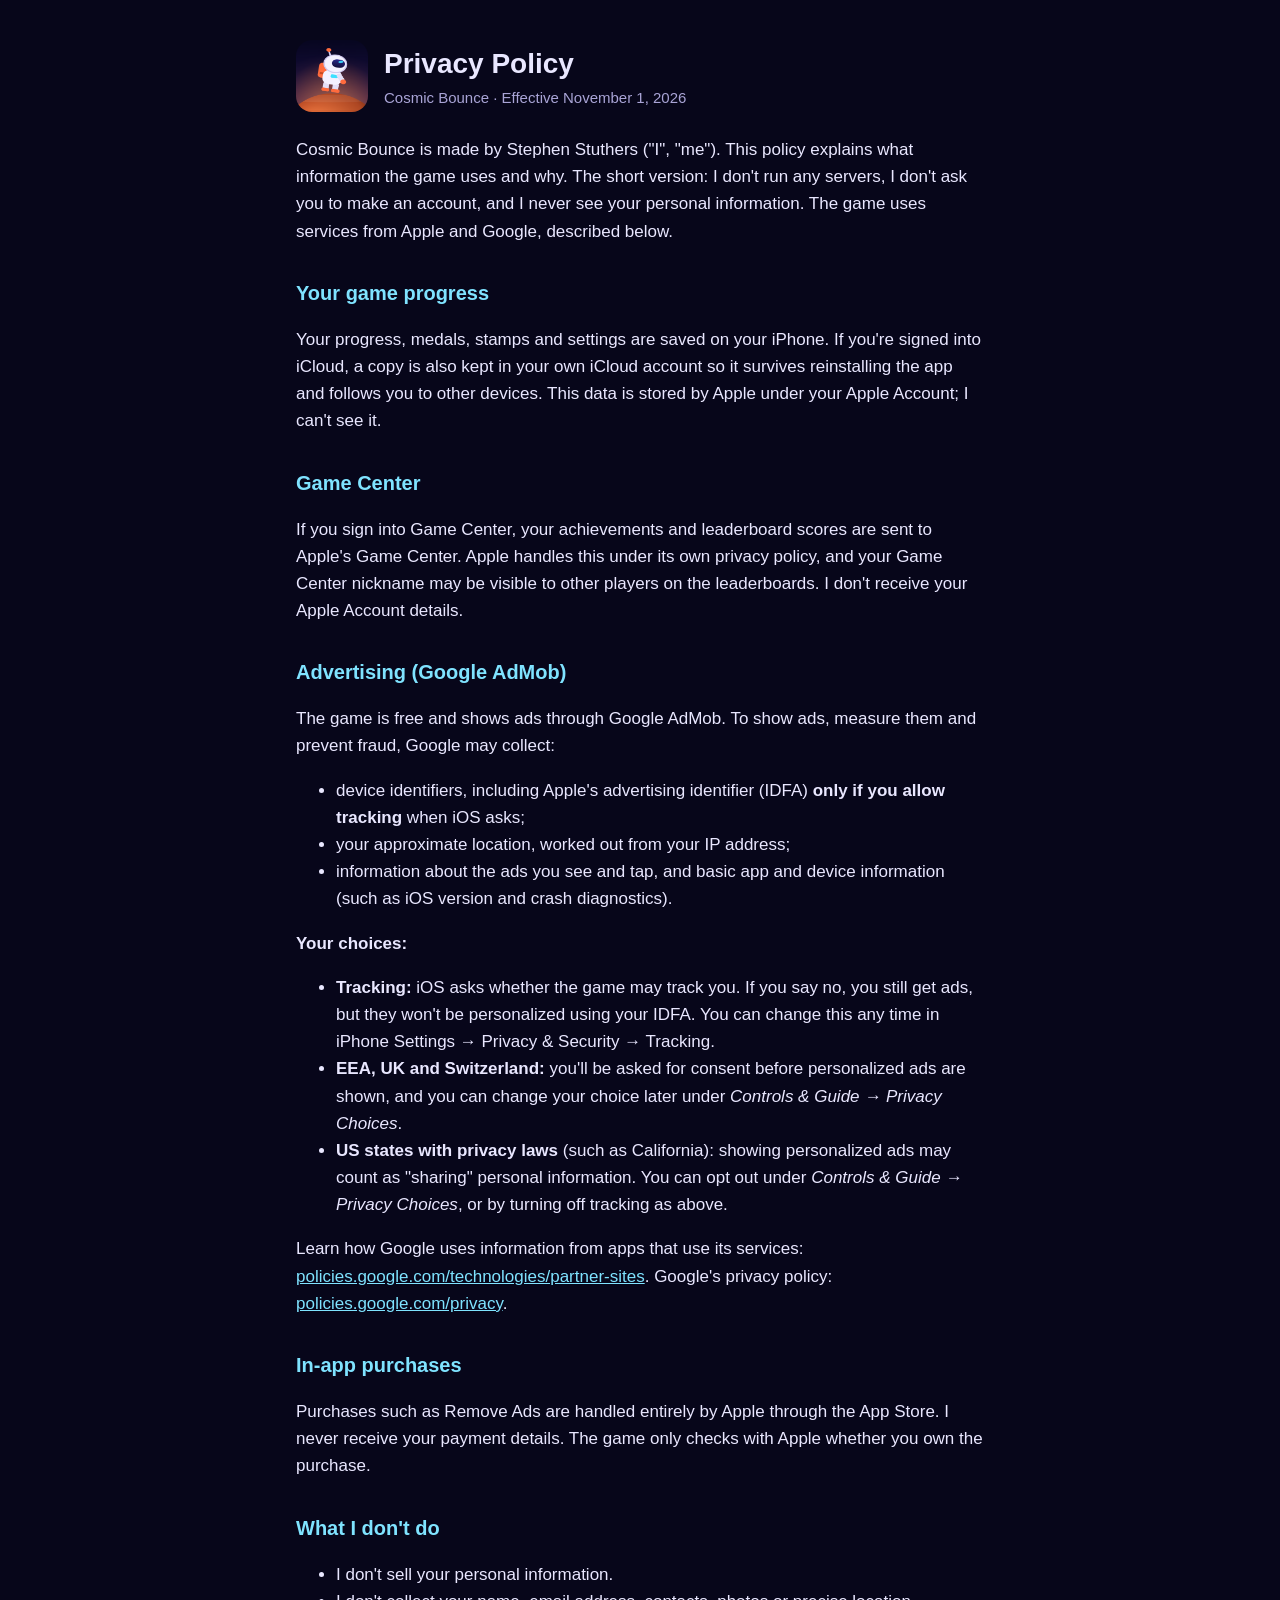
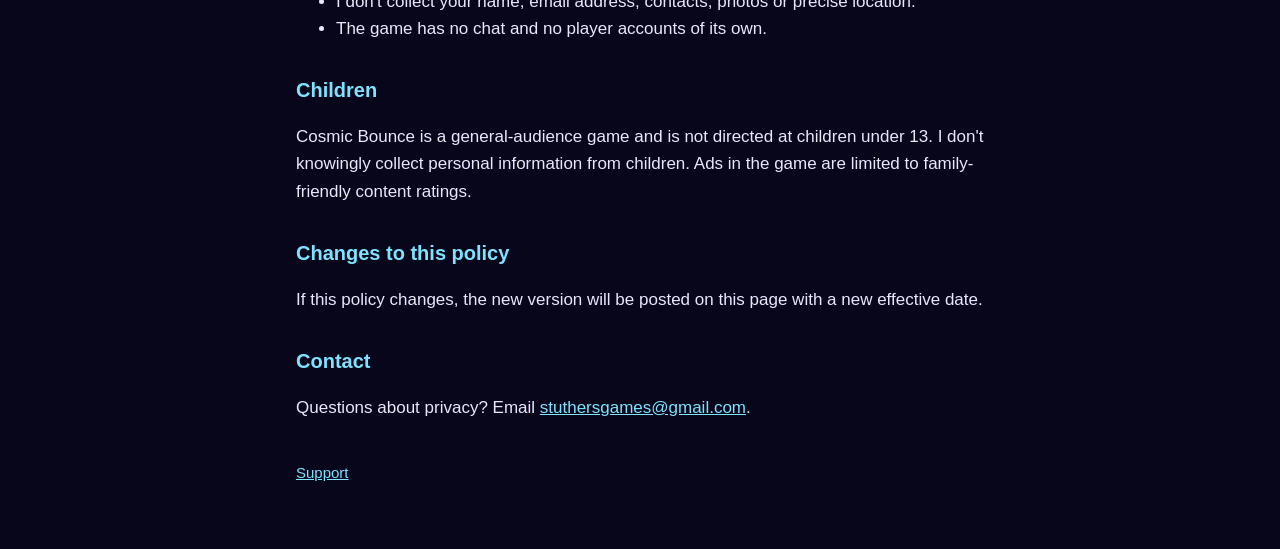
==== privacy.html @ 086cd33d "Add files via upload" ====
<!doctype html>
<html lang="en">
<head>
<meta charset="utf-8">
<meta name="viewport" content="width=device-width, initial-scale=1">
<title>Cosmic Bounce: Privacy Policy</title>
<meta name="description" content="Privacy policy for the Cosmic Bounce iPhone game.">
<link rel="stylesheet" href="style.css">
<link rel="icon" href="icon.png">
</head>
<body>
<main>
  <header>
    <img src="icon.png" alt="Cosmic Bounce app icon">
    <div>
      <h1>Privacy Policy</h1>
      <div class="muted">Cosmic Bounce &middot; Effective November 1, 2026</div>
    </div>
  </header>

  <p>Cosmic Bounce is made by Stephen Stuthers ("I", "me"). This policy explains what information the game uses and why. The short version: I don't run any servers, I don't ask you to make an account, and I never see your personal information. The game uses services from Apple and Google, described below.</p>

  <h2>Your game progress</h2>
  <p>Your progress, medals, stamps and settings are saved on your iPhone. If you're signed into iCloud, a copy is also kept in your own iCloud account so it survives reinstalling the app and follows you to other devices. This data is stored by Apple under your Apple Account; I can't see it.</p>

  <h2>Game Center</h2>
  <p>If you sign into Game Center, your achievements and leaderboard scores are sent to Apple's Game Center. Apple handles this under its own privacy policy, and your Game Center nickname may be visible to other players on the leaderboards. I don't receive your Apple Account details.</p>

  <h2>Advertising (Google AdMob)</h2>
  <p>The game is free and shows ads through Google AdMob. To show ads, measure them and prevent fraud, Google may collect:</p>
  <ul>
    <li>device identifiers, including Apple's advertising identifier (IDFA) <strong>only if you allow tracking</strong> when iOS asks;</li>
    <li>your approximate location, worked out from your IP address;</li>
    <li>information about the ads you see and tap, and basic app and device information (such as iOS version and crash diagnostics).</li>
  </ul>
  <p><strong>Your choices:</strong></p>
  <ul>
    <li><strong>Tracking:</strong> iOS asks whether the game may track you. If you say no, you still get ads, but they won't be personalized using your IDFA. You can change this any time in iPhone Settings &rarr; Privacy &amp; Security &rarr; Tracking.</li>
    <li><strong>EEA, UK and Switzerland:</strong> you'll be asked for consent before personalized ads are shown, and you can change your choice later under <em>Controls &amp; Guide &rarr; Privacy Choices</em>.</li>
    <li><strong>US states with privacy laws</strong> (such as California): showing personalized ads may count as "sharing" personal information. You can opt out under <em>Controls &amp; Guide &rarr; Privacy Choices</em>, or by turning off tracking as above.</li>
  </ul>
  <p>Learn how Google uses information from apps that use its services: <a href="https://policies.google.com/technologies/partner-sites">policies.google.com/technologies/partner-sites</a>. Google's privacy policy: <a href="https://policies.google.com/privacy">policies.google.com/privacy</a>.</p>

  <h2>In-app purchases</h2>
  <p>Purchases such as Remove Ads are handled entirely by Apple through the App Store. I never receive your payment details. The game only checks with Apple whether you own the purchase.</p>

  <h2>What I don't do</h2>
  <ul>
    <li>I don't sell your personal information.</li>
    <li>I don't collect your name, email address, contacts, photos or precise location.</li>
    <li>The game has no chat and no player accounts of its own.</li>
  </ul>

  <h2>Children</h2>
  <p>Cosmic Bounce is a general-audience game and is not directed at children under 13. I don't knowingly collect personal information from children. Ads in the game are limited to family-friendly content ratings.</p>

  <h2>Changes to this policy</h2>
  <p>If this policy changes, the new version will be posted on this page with a new effective date.</p>

  <h2>Contact</h2>
  <p>Questions about privacy? Email <a href="mailto:stuthersgames@gmail.com">stuthersgames@gmail.com</a>.</p>

  <nav>
    <a href="index.html">Support</a>
  </nav>
</main>
</body>
</html>
---- style.css ----
:root { --bg: #07061A; --card: #12102E; --text: #E9E7FF; --muted: #A9A4D6; --accent: #7FE3FF; }
* { box-sizing: border-box; }
body { margin: 0; background: var(--bg); color: var(--text); font: 17px/1.6 -apple-system, BlinkMacSystemFont, "Segoe UI", Roboto, sans-serif; }
main { max-width: 720px; margin: 0 auto; padding: 40px 16px 64px; }
header { display: flex; align-items: center; gap: 16px; margin-bottom: 24px; }
header img { width: 72px; height: 72px; border-radius: 16px; }
h1 { font-size: 28px; margin: 0; }
h2 { font-size: 20px; margin: 32px 0 8px; color: var(--accent); }
p, li { color: var(--text); }
.muted { color: var(--muted); font-size: 15px; }
a { color: var(--accent); }
.card { background: var(--card); border-radius: 14px; padding: 16px 20px; margin: 16px 0; }
nav { margin-top: 40px; font-size: 15px; }
nav a { margin-right: 16px; }
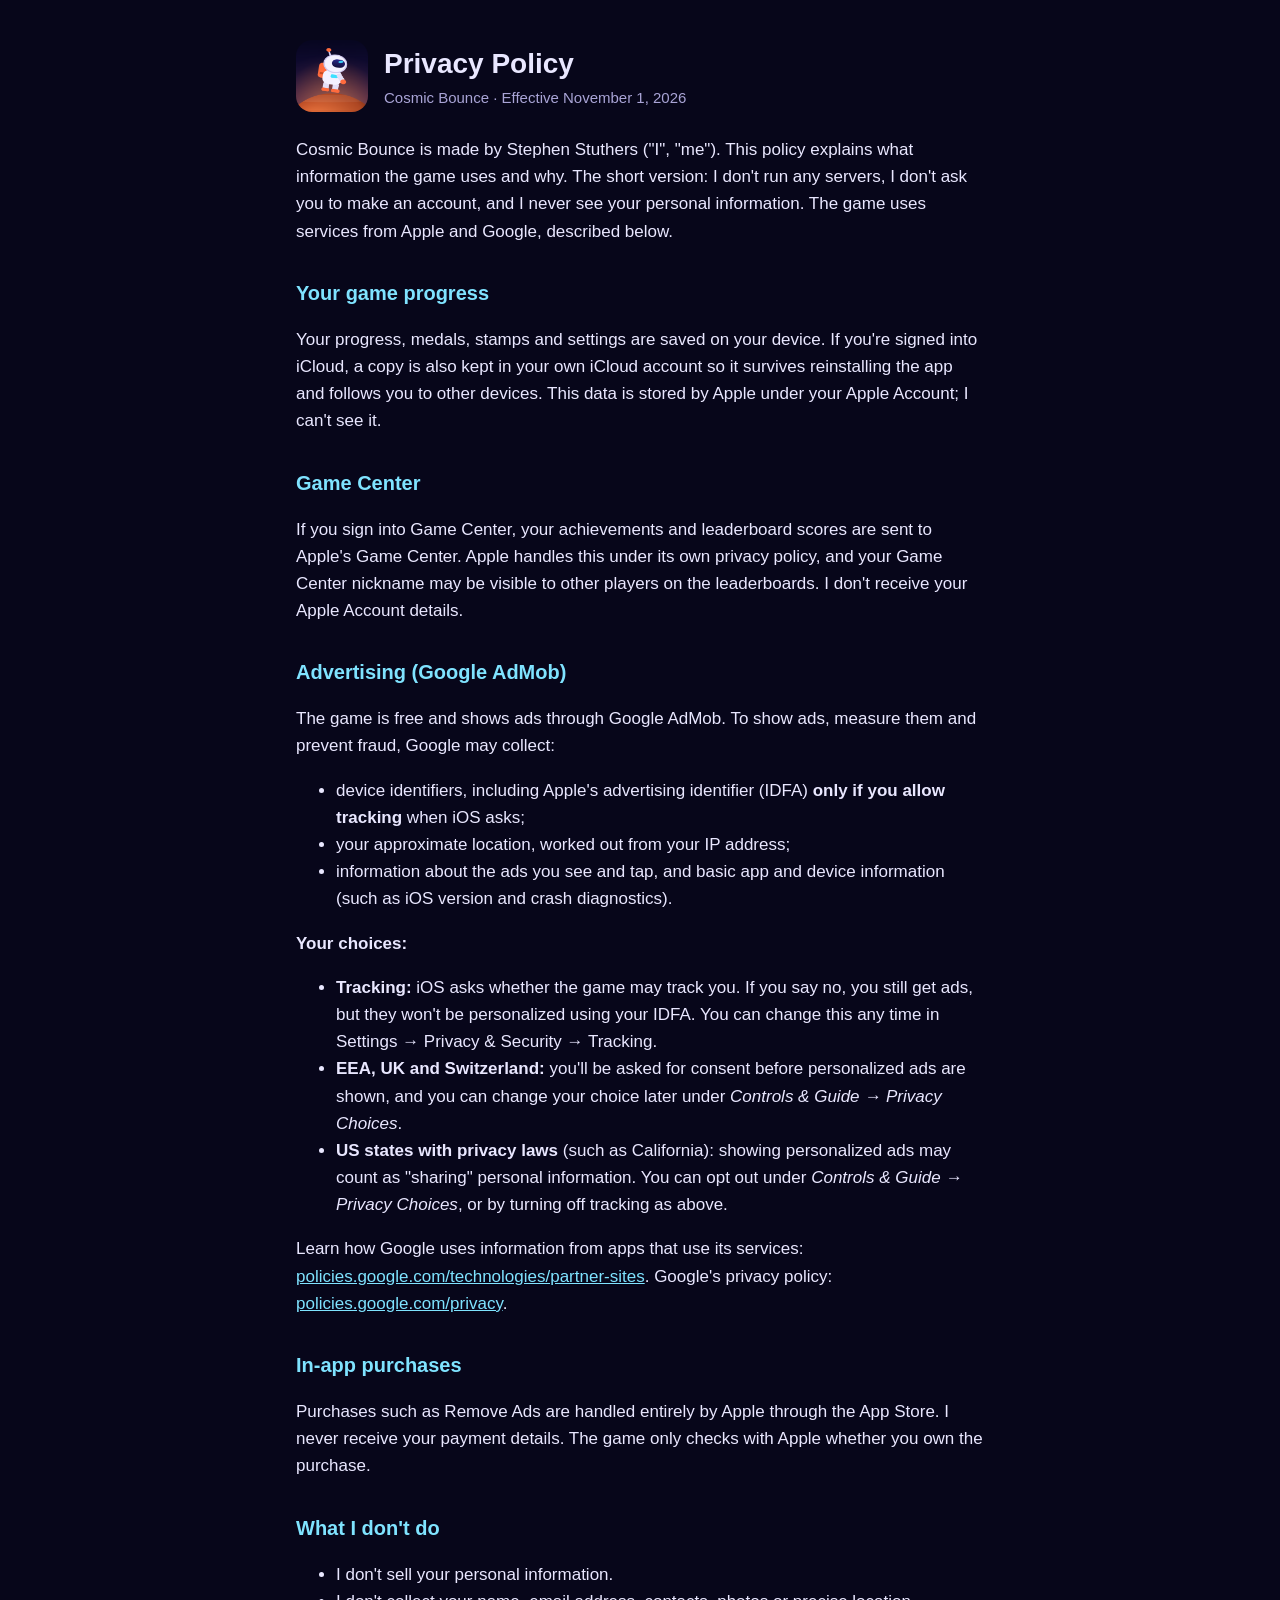
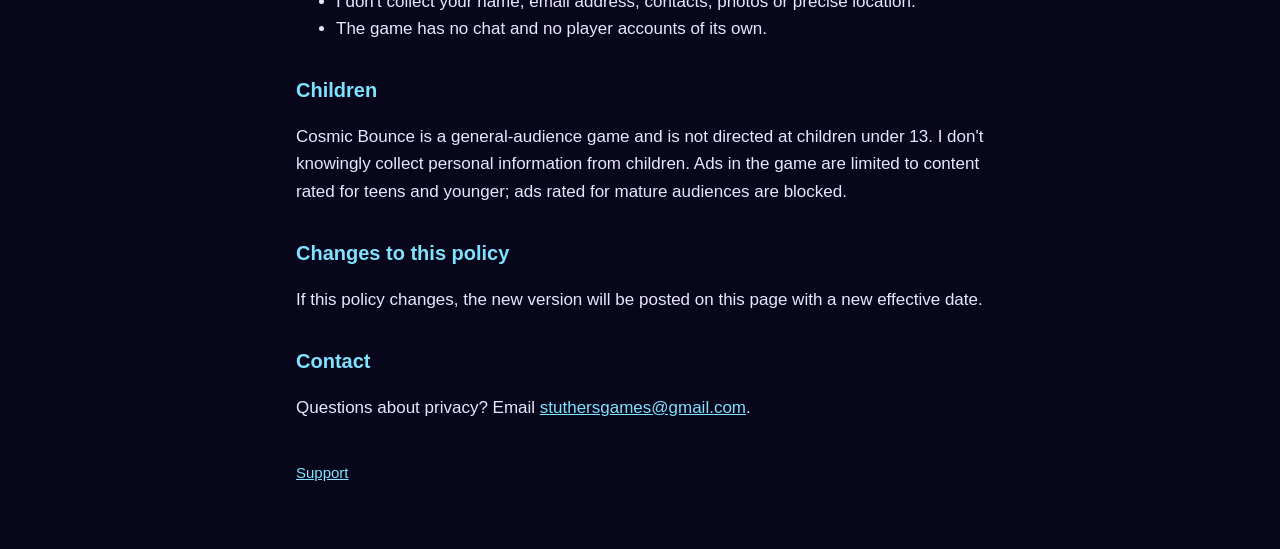
==== commit 78229495: "Update privacy.html" ====
--- a/privacy.html
+++ b/privacy.html
@@ -4,7 +4,7 @@
 <meta charset="utf-8">
 <meta name="viewport" content="width=device-width, initial-scale=1">
 <title>Cosmic Bounce: Privacy Policy</title>
-<meta name="description" content="Privacy policy for the Cosmic Bounce iPhone game.">
+<meta name="description" content="Privacy policy for Cosmic Bounce, a game for iPhone and iPad.">
 <link rel="stylesheet" href="style.css">
 <link rel="icon" href="icon.png">
 </head>
@@ -21,7 +21,7 @@
   <p>Cosmic Bounce is made by Stephen Stuthers ("I", "me"). This policy explains what information the game uses and why. The short version: I don't run any servers, I don't ask you to make an account, and I never see your personal information. The game uses services from Apple and Google, described below.</p>
 
   <h2>Your game progress</h2>
-  <p>Your progress, medals, stamps and settings are saved on your iPhone. If you're signed into iCloud, a copy is also kept in your own iCloud account so it survives reinstalling the app and follows you to other devices. This data is stored by Apple under your Apple Account; I can't see it.</p>
+  <p>Your progress, medals, stamps and settings are saved on your device. If you're signed into iCloud, a copy is also kept in your own iCloud account so it survives reinstalling the app and follows you to other devices. This data is stored by Apple under your Apple Account; I can't see it.</p>
 
   <h2>Game Center</h2>
   <p>If you sign into Game Center, your achievements and leaderboard scores are sent to Apple's Game Center. Apple handles this under its own privacy policy, and your Game Center nickname may be visible to other players on the leaderboards. I don't receive your Apple Account details.</p>
@@ -35,7 +35,7 @@
   </ul>
   <p><strong>Your choices:</strong></p>
   <ul>
-    <li><strong>Tracking:</strong> iOS asks whether the game may track you. If you say no, you still get ads, but they won't be personalized using your IDFA. You can change this any time in iPhone Settings &rarr; Privacy &amp; Security &rarr; Tracking.</li>
+    <li><strong>Tracking:</strong> iOS asks whether the game may track you. If you say no, you still get ads, but they won't be personalized using your IDFA. You can change this any time in Settings &rarr; Privacy &amp; Security &rarr; Tracking.</li>
     <li><strong>EEA, UK and Switzerland:</strong> you'll be asked for consent before personalized ads are shown, and you can change your choice later under <em>Controls &amp; Guide &rarr; Privacy Choices</em>.</li>
     <li><strong>US states with privacy laws</strong> (such as California): showing personalized ads may count as "sharing" personal information. You can opt out under <em>Controls &amp; Guide &rarr; Privacy Choices</em>, or by turning off tracking as above.</li>
   </ul>
@@ -52,7 +52,7 @@
   </ul>
 
   <h2>Children</h2>
-  <p>Cosmic Bounce is a general-audience game and is not directed at children under 13. I don't knowingly collect personal information from children. Ads in the game are limited to family-friendly content ratings.</p>
+  <p>Cosmic Bounce is a general-audience game and is not directed at children under 13. I don't knowingly collect personal information from children. Ads in the game are limited to content rated for teens and younger; ads rated for mature audiences are blocked.</p>
 
   <h2>Changes to this policy</h2>
   <p>If this policy changes, the new version will be posted on this page with a new effective date.</p>
